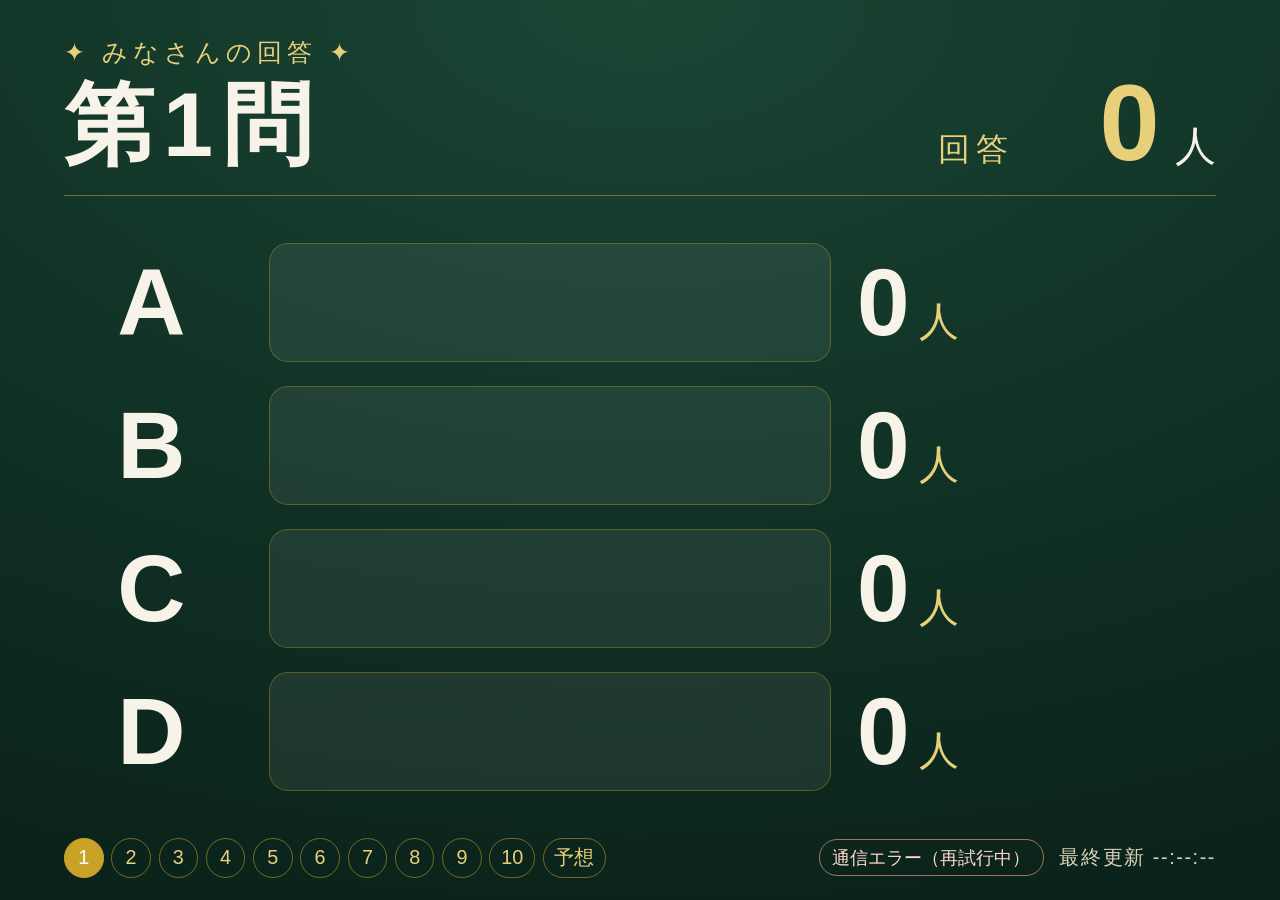
==== host.html @ df614013 "Make quiz 4-choice and turn host screen into a slideshow Co-Authored-By: Claude Opus 5.5 <noreply@an" ====
<!DOCTYPE html>
<html lang="ja">
<head>
<meta charset="UTF-8">
<meta name="viewport" content="width=device-width, initial-scale=1.0">
<meta name="robots" content="noindex">
<meta name="referrer" content="no-referrer">
<title>司会画面｜クイズ＆以心伝心ゲーム 回答状況</title>
<link rel="stylesheet" href="css/style.css">
<link rel="stylesheet" href="css/host.css">
</head>
<body class="host">
  <header class="host-head">
    <div>
      <p class="host-kicker">✦ <span id="view-kicker"></span> ✦</p>
      <h1 id="view-title"></h1>
    </div>
    <div class="host-total">
      <span class="host-total-label">回答</span>
      <span class="host-total-num" id="total">0</span>
      <span class="host-total-unit">人</span>
    </div>
  </header>

  <!-- 選択肢ごとの横棒（js/host.js が生成） -->
  <main class="bars" id="bars"></main>

  <!-- Apps Script の URL が未設定のときの案内 -->
  <section class="card host-setup hidden" id="setup">
    <h2>集計用URLが未設定です</h2>
    <p><code>js/config.js</code> の <code>HOST.statsUrl</code> に、Apps Script ウェブアプリの URL（…/exec）を設定してください。<br>
      手順は README.md の「司会画面」にあります。</p>
    <p>画面の見た目だけ確認するには <a href="?demo=1">host.html?demo=1</a> を開いてください（仮のスライドとダミーの数字で動きます）。</p>
  </section>

  <footer class="host-foot">
    <nav class="host-nav" id="nav" aria-label="表示する問題"></nav>
    <span class="slide-pos" id="slide-pos"></span>
    <div class="host-status">
      <span class="badge badge-demo hidden" id="badge-demo">デモ表示（ダミーの数字）</span>
      <span class="badge badge-error hidden" id="badge-error" role="status"></span>
      <span class="host-updated" id="updated">最終更新 --:--:--</span>
    </div>
  </footer>

  <!-- スライドショー: 画像のスライドを全面に重ねる（<img> は js/host.js が入れる）。グラフのスライドのときは隠す -->
  <div class="stage hidden" id="stage">
    <p class="stage-message" id="stage-message">スライドを読み込み中…</p>
  </div>

  <script type="module" src="js/host.js"></script>
</body>
</html>
---- css/style.css ----
:root{
  --green:#123528;
  --green-dark:#0b241b;
  --gold:#c9a227;
  --gold-light:#e8cf7a;
  --paper:#f7f3e8;
  --ink:#22302a;
}
*{ box-sizing:border-box; -webkit-tap-highlight-color:transparent; }
html,body{ margin:0; padding:0; }
body{
  font-family:"Hiragino Mincho ProN","Yu Mincho","Hiragino Sans",sans-serif;
  background:radial-gradient(120% 100% at 50% 0%, #1a4634 0%, var(--green) 45%, var(--green-dark) 100%);
  color:var(--paper);
  min-height:100vh;
  display:flex; flex-direction:column; align-items:center;
  padding:24px 16px 40px;
}
.stars{ color:var(--gold); letter-spacing:.6em; text-align:center; font-size:14px; opacity:.85; margin-bottom:10px; }
.card{
  width:100%; max-width:520px;
  background:rgba(255,255,255,.04);
  border:1px solid rgba(201,162,39,.55);
  border-radius:14px;
  padding:26px 20px 30px;
  box-shadow:0 10px 30px rgba(0,0,0,.35);
}
h1{ font-size:25px; text-align:center; margin:4px 0 6px; letter-spacing:.12em; font-weight:600; }
.sub{ text-align:center; font-size:14px; color:var(--gold-light); margin:0 0 22px; letter-spacing:.08em; }
.progress{ text-align:center; font-size:13px; color:var(--gold-light); letter-spacing:.2em; margin-bottom:14px; }
.qtext{ font-size:20px; line-height:1.6; text-align:center; margin:6px 0 22px; font-weight:600; }
.choices{ display:flex; flex-direction:column; gap:12px; }
button.choice{
  appearance:none; border:1px solid var(--gold); cursor:pointer;
  background:var(--paper); color:var(--ink);
  font-family:inherit; font-size:19px; font-weight:600; letter-spacing:.05em;
  padding:18px 14px; border-radius:10px; width:100%;
  transition:transform .06s ease, background .15s ease;
}
button.choice:active{ transform:scale(.98); background:var(--gold-light); }
button.choice.selected{ background:var(--gold); color:#fff; }
button.choice .done-badge{ color:#2e7d4f; font-size:15px; }
.primary{
  appearance:none; border:none; cursor:pointer; width:100%;
  background:var(--gold); color:#fff;
  font-family:inherit; font-size:19px; font-weight:700; letter-spacing:.1em;
  padding:17px 14px; border-radius:10px; margin-top:20px;
}
.primary:disabled{ opacity:.45; cursor:default; }
.ghost{
  appearance:none; background:none; border:none; cursor:pointer;
  color:var(--gold-light); font-family:inherit; font-size:15px;
  padding:12px; margin-top:8px; width:100%; letter-spacing:.08em;
}
input[type="text"]{
  width:100%; font-family:inherit; font-size:19px; padding:16px 14px;
  border-radius:10px; border:1px solid var(--gold); background:var(--paper); color:var(--ink);
  outline:none;
}
.note{ font-size:13px; line-height:1.7; color:#d9d2ba; text-align:center; margin-top:18px; }
.fallback{ margin-top:26px; text-align:center; font-size:13px; line-height:2; }
.fallback a{ color:var(--gold-light); }
.done-mark{ font-size:52px; text-align:center; color:var(--gold); margin:10px 0 4px; }
.hidden{ display:none !important; }
.summary{ font-size:15px; line-height:2; margin:0 0 6px; }
.summary b{ color:var(--gold-light); font-weight:600; }
.who{ text-align:center; font-size:14px; color:var(--gold-light); margin-bottom:16px; }

/* ---- 以下はリファクタ時に追加（問題番号ナビ・送信済みロック・送信エラー表示） ---- */
.ghost:disabled{ opacity:.45; cursor:default; }
button.choice:disabled{ cursor:default; opacity:.5; }
button.choice.selected:disabled{ opacity:1; }
.qnav{ display:grid; grid-template-columns:repeat(5, 40px); justify-content:center; gap:8px; margin:0 0 18px; }
.qnav button{
  appearance:none; cursor:pointer; padding:0; height:40px; border-radius:50%;
  border:1px solid rgba(201,162,39,.55); background:none; color:var(--gold-light);
  font-family:inherit; font-size:15px;
}
.qnav button.sent{ background:var(--gold); border-color:var(--gold); color:#fff; }
.qnav button.current{ box-shadow:0 0 0 2px var(--paper); }
.qnav button:disabled{ cursor:default; }
.error{
  font-size:14px; line-height:1.7; text-align:center; color:#ffd9cc;
  border:1px solid rgba(255,170,140,.6); border-radius:10px;
  padding:12px 12px; margin:16px 0 0;
}
.error a{ color:var(--gold-light); }

/* ---- 4択クイズ: 選択肢を 2×2 に並べる（config.js の choiceColumns: 2） ---- */
.choices.cols-2{ display:grid; grid-template-columns:1fr 1fr; }
.choices.cols-2 button.choice{ font-size:26px; padding:24px 10px; }
---- css/host.css ----
/*
 * 司会画面（host.html）専用のスタイル。色とフォントは style.css のものを使う。
 * 16:9 のプロジェクター投影を想定し、大きさは画面の高さ（vh）基準で決める。
 */
body.host{
  height:100vh; min-height:0; overflow:hidden;
  display:grid; grid-template-rows:auto 1fr auto; align-items:stretch;
  padding:4vh 5vw 2.5vh; gap:2.5vh;
}

/* ---- 上段: 問題名と回答人数 ---- */
.host-head{ display:flex; justify-content:space-between; align-items:flex-end; border-bottom:1px solid rgba(201,162,39,.55); padding-bottom:2vh; }
.host-kicker{ margin:0 0 .5vh; color:var(--gold-light); font-size:2.8vh; letter-spacing:.2em; }
.host-head h1{ margin:0; text-align:left; font-size:10vh; line-height:1.15; letter-spacing:.1em; }
.host-total{ display:flex; align-items:baseline; gap:1.2vw; white-space:nowrap; }
.host-total-label{ color:var(--gold-light); font-size:3.6vh; letter-spacing:.2em; }
.host-total-num{ font-size:12vh; line-height:1; font-weight:700; color:var(--gold-light); font-variant-numeric:tabular-nums; min-width:1.2em; text-align:right; }
.host-total-unit{ font-size:4.5vh; }

/* ---- 中段: 横棒グラフ。行数（4 または 6）は --rows で受け取り、文字の大きさを合わせる ---- */
.bars{ --rows:3; --fs:min(11vh, calc(42vh / var(--rows))); display:flex; flex-direction:column; justify-content:space-evenly; min-height:0; }
.bar-row{ display:grid; grid-template-columns:calc(var(--fs) * 1.9) 1fr calc(var(--fs) * 3.8); align-items:center; gap:2vw; }
.bar-label{ font-size:var(--fs); font-weight:700; text-align:center; letter-spacing:.05em; white-space:nowrap; }
.bar-track{ height:calc(var(--fs) * 1.25); background:rgba(255,255,255,.07); border:1px solid rgba(201,162,39,.35); border-radius:calc(var(--fs) * .2); overflow:hidden; }
.bar-fill{
  height:100%; width:0;
  background:linear-gradient(90deg, #a8841a 0%, var(--gold) 55%, var(--gold-light) 100%);
  border-radius:inherit;
  transition:width .8s cubic-bezier(.22,.8,.3,1);
}
.bar-count{ font-size:var(--fs); font-weight:700; font-variant-numeric:tabular-nums; white-space:nowrap; }
.bar-count small{ font-size:.42em; font-weight:400; color:var(--gold-light); margin-left:.25em; }
.bar-count .bar-pct{ margin-left:.9em; }
/* 将来の正解発表用: 行に .correct / .dimmed を付けるだけで強調できるようにしてある（いまは未使用） */
.bar-row.dimmed{ opacity:.35; transition:opacity .6s ease; }
.bar-row.correct .bar-track{ box-shadow:0 0 0 .4vh var(--paper); }

/* ---- 下段: 問題の切り替えと通信状態（司会者向けなので控えめに） ---- */
.host-foot{ display:flex; justify-content:space-between; align-items:center; gap:2vw; }
.host-nav{ display:flex; gap:.6vw; flex-wrap:wrap; }
.host-nav button{
  appearance:none; cursor:pointer; font-family:inherit; font-size:2.2vh;
  min-width:4.4vh; height:4.4vh; padding:0 1.2vh; border-radius:2.2vh;
  border:1px solid rgba(201,162,39,.55); background:none; color:var(--gold-light);
}
.host-nav button.current{ background:var(--gold); border-color:var(--gold); color:#fff; }
.host-nav button:focus-visible{ outline:2px solid var(--paper); outline-offset:2px; }
.host-status{ display:flex; align-items:center; gap:1.2vw; font-size:2.2vh; color:#d9d2ba; white-space:nowrap; }
.host-updated{ font-variant-numeric:tabular-nums; letter-spacing:.08em; }
.badge{ padding:.6vh 1.4vh; border-radius:2vh; font-size:2vh; max-width:42vw; overflow:hidden; text-overflow:ellipsis; }
.badge-demo{ border:1px solid var(--gold-light); color:var(--gold-light); }
.badge-error{ border:1px solid rgba(255,170,140,.6); color:#ffd9cc; }

/* ---- スライドショー: 画像のスライドを全面に重ねる。問題のボタンは隠し、いま何枚目かだけ小さく出す ---- */
body.host.slideshow{ cursor:pointer; }
body.host.slideshow .host-nav{ display:none; }
.slide-pos{ font-size:2.2vh; color:#d9d2ba; opacity:.6; font-variant-numeric:tabular-nums; letter-spacing:.08em; }
.stage{ position:fixed; inset:0; z-index:10; background:#000; display:flex; align-items:center; justify-content:center; }
.stage img{ position:absolute; inset:0; width:100%; height:100%; object-fit:contain; visibility:hidden; user-select:none; }
.stage img.current{ visibility:visible; }
.stage-message{ margin:0; font-size:3vh; letter-spacing:.15em; color:#d9d2ba; }

/* ---- 未設定の案内 ---- */
.host-setup{ max-width:70vw; align-self:center; justify-self:center; padding:5vh 4vw; font-size:3vh; line-height:1.9; text-align:center; }
.host-setup h2{ margin:0 0 2vh; font-size:5vh; letter-spacing:.1em; color:var(--gold-light); }
.host-setup code, .host-setup a{ color:var(--gold-light); }
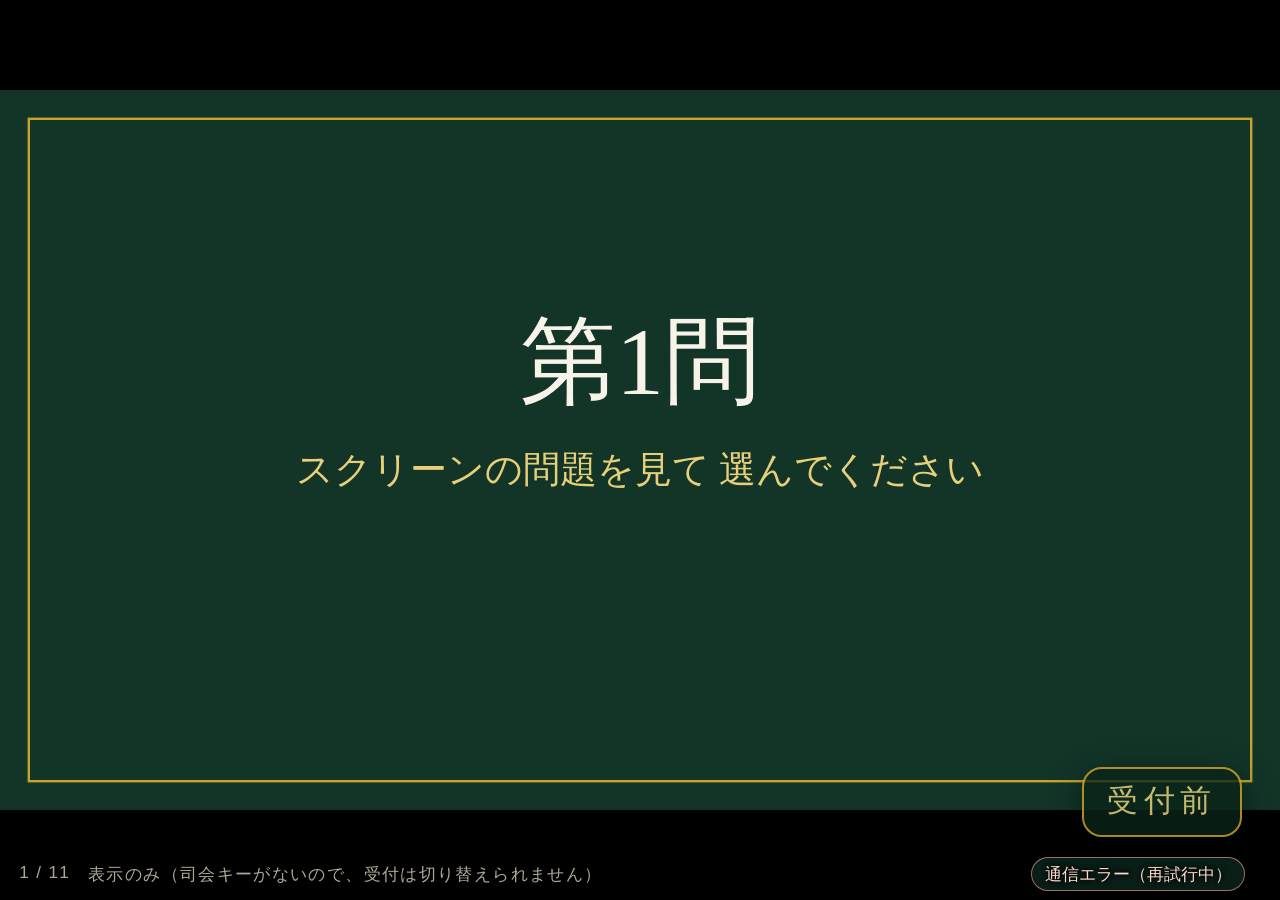
==== commit 7bfaa231: "Gate answers to the question on the host screen One slide per question: the host opens, closes and r" ====
--- a/host.html
+++ b/host.html
@@ -5,48 +5,52 @@
 <meta name="viewport" content="width=device-width, initial-scale=1.0">
 <meta name="robots" content="noindex">
 <meta name="referrer" content="no-referrer">
-<title>司会画面｜クイズ＆以心伝心ゲーム 回答状況</title>
+<title>司会画面｜クイズ＆以心伝心ゲーム</title>
 <link rel="stylesheet" href="css/style.css">
 <link rel="stylesheet" href="css/host.css">
 </head>
 <body class="host">
-  <header class="host-head">
-    <div>
-      <p class="host-kicker">✦ <span id="view-kicker"></span> ✦</p>
-      <h1 id="view-title"></h1>
+  <!-- スライド: 画像を全面に映す（<img> は js/host.js が入れる） -->
+  <div class="stage" id="stage">
+    <p class="stage-message hidden" id="stage-message">スライドを読み込み中…</p>
+  </div>
+
+  <!-- 問題のスライドに重ねる、受付の状態と回答した人数（合計だけ） -->
+  <div class="gate hidden" id="gate" data-view="ready">
+    <p class="gate-status"><span class="gate-dot"></span><span id="gate-status"></span></p>
+    <p class="gate-count" id="gate-count">
+      <span class="gate-label">回答</span>
+      <span class="gate-num" id="gate-total">0</span>
+      <span class="gate-unit">人</span>
+    </p>
+  </div>
+
+  <!-- 正解の発表（スライドの上に重ねる） -->
+  <div class="reveal hidden" id="reveal">
+    <div class="reveal-card">
+      <p class="reveal-kicker" id="reveal-kicker"></p>
+      <p class="reveal-label" id="reveal-label">正解は</p>
+      <p class="reveal-answer" id="reveal-answer"></p>
     </div>
-    <div class="host-total">
-      <span class="host-total-label">回答</span>
-      <span class="host-total-num" id="total">0</span>
-      <span class="host-total-unit">人</span>
-    </div>
-  </header>
-
-  <!-- 選択肢ごとの横棒（js/host.js が生成） -->
-  <main class="bars" id="bars"></main>
+  </div>
 
   <!-- Apps Script の URL が未設定のときの案内 -->
   <section class="card host-setup hidden" id="setup">
-    <h2>集計用URLが未設定です</h2>
+    <h2>Apps Script の URL が未設定です</h2>
     <p><code>js/config.js</code> の <code>HOST.statsUrl</code> に、Apps Script ウェブアプリの URL（…/exec）を設定してください。<br>
       手順は README.md の「司会画面」にあります。</p>
-    <p>画面の見た目だけ確認するには <a href="?demo=1">host.html?demo=1</a> を開いてください（仮のスライドとダミーの数字で動きます）。</p>
+    <p>画面の流れだけ確認するには <a href="?demo=1">host.html?demo=1</a> を開いてください（仮のスライドとダミーの数字で動きます）。</p>
   </section>
 
+  <!-- 司会者向けの小さな表示: いま何枚目か・次の操作・通信の状態 -->
   <footer class="host-foot">
-    <nav class="host-nav" id="nav" aria-label="表示する問題"></nav>
-    <span class="slide-pos" id="slide-pos"></span>
+    <p class="host-hint"><span id="slide-pos"></span><span id="hint"></span></p>
     <div class="host-status">
-      <span class="badge badge-demo hidden" id="badge-demo">デモ表示（ダミーの数字）</span>
+      <span class="badge badge-demo hidden" id="badge-demo">デモ表示（ダミーの数字・正解）</span>
       <span class="badge badge-error hidden" id="badge-error" role="status"></span>
-      <span class="host-updated" id="updated">最終更新 --:--:--</span>
+      <span class="host-updated" id="updated"></span>
     </div>
   </footer>
-
-  <!-- スライドショー: 画像のスライドを全面に重ねる（<img> は js/host.js が入れる）。グラフのスライドのときは隠す -->
-  <div class="stage hidden" id="stage">
-    <p class="stage-message" id="stage-message">スライドを読み込み中…</p>
-  </div>
 
   <script type="module" src="js/host.js"></script>
 </body>
--- a/css/style.css
+++ b/css/style.css
@@ -62,23 +62,12 @@
 .fallback a{ color:var(--gold-light); }
 .done-mark{ font-size:52px; text-align:center; color:var(--gold); margin:10px 0 4px; }
 .hidden{ display:none !important; }
-.summary{ font-size:15px; line-height:2; margin:0 0 6px; }
-.summary b{ color:var(--gold-light); font-weight:600; }
 .who{ text-align:center; font-size:14px; color:var(--gold-light); margin-bottom:16px; }
 
-/* ---- 以下はリファクタ時に追加（問題番号ナビ・送信済みロック・送信エラー表示） ---- */
+/* ---- 送信済みロック・送信エラー表示 ---- */
 .ghost:disabled{ opacity:.45; cursor:default; }
 button.choice:disabled{ cursor:default; opacity:.5; }
 button.choice.selected:disabled{ opacity:1; }
-.qnav{ display:grid; grid-template-columns:repeat(5, 40px); justify-content:center; gap:8px; margin:0 0 18px; }
-.qnav button{
-  appearance:none; cursor:pointer; padding:0; height:40px; border-radius:50%;
-  border:1px solid rgba(201,162,39,.55); background:none; color:var(--gold-light);
-  font-family:inherit; font-size:15px;
-}
-.qnav button.sent{ background:var(--gold); border-color:var(--gold); color:#fff; }
-.qnav button.current{ box-shadow:0 0 0 2px var(--paper); }
-.qnav button:disabled{ cursor:default; }
 .error{
   font-size:14px; line-height:1.7; text-align:center; color:#ffd9cc;
   border:1px solid rgba(255,170,140,.6); border-radius:10px;
@@ -89,3 +78,15 @@
 /* ---- 4択クイズ: 選択肢を 2×2 に並べる（config.js の choiceColumns: 2） ---- */
 .choices.cols-2{ display:grid; grid-template-columns:1fr 1fr; }
 .choices.cols-2 button.choice{ font-size:26px; padding:24px 10px; }
+
+/* ---- 受付状態に合わせた表示（お待ちください・締め切りました・通信の案内） ---- */
+.live-note{ font-size:15px; margin-top:20px; }
+#screen-live[data-mode="waiting"] .qtext,
+#screen-live[data-mode="closed"] .qtext,
+#screen-live[data-mode="connecting"] .qtext{ font-size:24px; margin:26px 0 10px; }
+#screen-live[data-mode="closed"] .qtext{ color:var(--gold-light); }
+#screen-live[data-mode="waiting"] .progress,
+#screen-live[data-mode="connecting"] .progress{ font-size:30px; color:var(--gold); animation:wait-pulse 2s ease-in-out infinite; }
+@keyframes wait-pulse{ 0%,100%{ opacity:1; } 50%{ opacity:.35; } }
+.notice{ font-size:13px; line-height:1.7; text-align:center; color:#ffd9cc; margin:18px 0 0; }
+.demo-badge{ font-size:12px; color:var(--gold-light); border:1px solid var(--gold-light); border-radius:14px; padding:4px 12px; margin-top:18px; }
--- a/css/host.css
+++ b/css/host.css
@@ -1,66 +1,75 @@
 /*
  * 司会画面（host.html）専用のスタイル。色とフォントは style.css のものを使う。
  * 16:9 のプロジェクター投影を想定し、大きさは画面の高さ（vh）基準で決める。
+ * スライドの画像を全面に映し、その上に「受付の状態と人数」「正解」「司会者向けの小さな案内」を重ねる。
  */
-body.host{
-  height:100vh; min-height:0; overflow:hidden;
-  display:grid; grid-template-rows:auto 1fr auto; align-items:stretch;
-  padding:4vh 5vw 2.5vh; gap:2.5vh;
-}
+body.host{ height:100vh; min-height:0; overflow:hidden; padding:0; display:block; background:#000; cursor:pointer; }
 
-/* ---- 上段: 問題名と回答人数 ---- */
-.host-head{ display:flex; justify-content:space-between; align-items:flex-end; border-bottom:1px solid rgba(201,162,39,.55); padding-bottom:2vh; }
-.host-kicker{ margin:0 0 .5vh; color:var(--gold-light); font-size:2.8vh; letter-spacing:.2em; }
-.host-head h1{ margin:0; text-align:left; font-size:10vh; line-height:1.15; letter-spacing:.1em; }
-.host-total{ display:flex; align-items:baseline; gap:1.2vw; white-space:nowrap; }
-.host-total-label{ color:var(--gold-light); font-size:3.6vh; letter-spacing:.2em; }
-.host-total-num{ font-size:12vh; line-height:1; font-weight:700; color:var(--gold-light); font-variant-numeric:tabular-nums; min-width:1.2em; text-align:right; }
-.host-total-unit{ font-size:4.5vh; }
-
-/* ---- 中段: 横棒グラフ。行数（4 または 6）は --rows で受け取り、文字の大きさを合わせる ---- */
-.bars{ --rows:3; --fs:min(11vh, calc(42vh / var(--rows))); display:flex; flex-direction:column; justify-content:space-evenly; min-height:0; }
-.bar-row{ display:grid; grid-template-columns:calc(var(--fs) * 1.9) 1fr calc(var(--fs) * 3.8); align-items:center; gap:2vw; }
-.bar-label{ font-size:var(--fs); font-weight:700; text-align:center; letter-spacing:.05em; white-space:nowrap; }
-.bar-track{ height:calc(var(--fs) * 1.25); background:rgba(255,255,255,.07); border:1px solid rgba(201,162,39,.35); border-radius:calc(var(--fs) * .2); overflow:hidden; }
-.bar-fill{
-  height:100%; width:0;
-  background:linear-gradient(90deg, #a8841a 0%, var(--gold) 55%, var(--gold-light) 100%);
-  border-radius:inherit;
-  transition:width .8s cubic-bezier(.22,.8,.3,1);
-}
-.bar-count{ font-size:var(--fs); font-weight:700; font-variant-numeric:tabular-nums; white-space:nowrap; }
-.bar-count small{ font-size:.42em; font-weight:400; color:var(--gold-light); margin-left:.25em; }
-.bar-count .bar-pct{ margin-left:.9em; }
-/* 将来の正解発表用: 行に .correct / .dimmed を付けるだけで強調できるようにしてある（いまは未使用） */
-.bar-row.dimmed{ opacity:.35; transition:opacity .6s ease; }
-.bar-row.correct .bar-track{ box-shadow:0 0 0 .4vh var(--paper); }
-
-/* ---- 下段: 問題の切り替えと通信状態（司会者向けなので控えめに） ---- */
-.host-foot{ display:flex; justify-content:space-between; align-items:center; gap:2vw; }
-.host-nav{ display:flex; gap:.6vw; flex-wrap:wrap; }
-.host-nav button{
-  appearance:none; cursor:pointer; font-family:inherit; font-size:2.2vh;
-  min-width:4.4vh; height:4.4vh; padding:0 1.2vh; border-radius:2.2vh;
-  border:1px solid rgba(201,162,39,.55); background:none; color:var(--gold-light);
-}
-.host-nav button.current{ background:var(--gold); border-color:var(--gold); color:#fff; }
-.host-nav button:focus-visible{ outline:2px solid var(--paper); outline-offset:2px; }
-.host-status{ display:flex; align-items:center; gap:1.2vw; font-size:2.2vh; color:#d9d2ba; white-space:nowrap; }
-.host-updated{ font-variant-numeric:tabular-nums; letter-spacing:.08em; }
-.badge{ padding:.6vh 1.4vh; border-radius:2vh; font-size:2vh; max-width:42vw; overflow:hidden; text-overflow:ellipsis; }
-.badge-demo{ border:1px solid var(--gold-light); color:var(--gold-light); }
-.badge-error{ border:1px solid rgba(255,170,140,.6); color:#ffd9cc; }
-
-/* ---- スライドショー: 画像のスライドを全面に重ねる。問題のボタンは隠し、いま何枚目かだけ小さく出す ---- */
-body.host.slideshow{ cursor:pointer; }
-body.host.slideshow .host-nav{ display:none; }
-.slide-pos{ font-size:2.2vh; color:#d9d2ba; opacity:.6; font-variant-numeric:tabular-nums; letter-spacing:.08em; }
-.stage{ position:fixed; inset:0; z-index:10; background:#000; display:flex; align-items:center; justify-content:center; }
+/* ---- スライド ---- */
+.stage{ position:fixed; inset:0; background:#000; display:flex; align-items:center; justify-content:center; }
 .stage img{ position:absolute; inset:0; width:100%; height:100%; object-fit:contain; visibility:hidden; user-select:none; }
 .stage img.current{ visibility:visible; }
 .stage-message{ margin:0; font-size:3vh; letter-spacing:.15em; color:#d9d2ba; }
 
+/* ---- 受付の状態と回答した人数（右下に重ねる） ---- */
+.gate{
+  position:fixed; right:3vw; bottom:7vh; z-index:40;
+  display:flex; align-items:center; gap:2.2vw;
+  padding:1.4vh 2.4vw 1.4vh 1.8vw; border-radius:2.2vh;
+  background:rgba(11,36,27,.92); border:.3vh solid var(--gold);
+  box-shadow:0 1vh 4vh rgba(0,0,0,.55);
+  white-space:nowrap;
+}
+.gate p{ margin:0; }
+.gate-status{ display:flex; align-items:center; gap:1.2vh; font-size:3.4vh; letter-spacing:.18em; color:var(--gold-light); }
+.gate-dot{ width:1.8vh; height:1.8vh; border-radius:50%; background:#8fe0b0; animation:gate-pulse 1.4s ease-in-out infinite; }
+.gate-count{ display:flex; align-items:baseline; gap:1vw; }
+.gate-label{ font-size:3.4vh; letter-spacing:.2em; color:var(--gold-light); }
+.gate-num{ font-size:10vh; line-height:1; font-weight:700; color:var(--paper); font-variant-numeric:tabular-nums; min-width:1.2em; text-align:right; }
+.gate-unit{ font-size:4vh; }
+.gate[data-view="ready"]{ padding-right:1.8vw; opacity:.85; }
+.gate[data-view="ready"] .gate-dot, .gate[data-view="closed"] .gate-dot{ display:none; }
+/* 締め切り: 金色の札にして、受付中との違いが遠くからでも分かるようにする */
+.gate[data-view="closed"] .gate-status{ padding:.8vh 1.8vh .8vh 2.2vh; border-radius:1.2vh; background:var(--gold); color:#fff; font-weight:700; }
+.gate[data-view="closed"] .gate-num{ color:var(--gold-light); }
+@keyframes gate-pulse{ 0%,100%{ opacity:1; transform:scale(1); } 50%{ opacity:.35; transform:scale(.8); } }
+
+/* ---- 正解の発表（スライドを少し暗くして、中央に重ねる） ---- */
+.reveal{
+  position:fixed; inset:0; z-index:30; display:flex; align-items:center; justify-content:center;
+  padding-bottom:14vh; /* 右下の人数の表示と重ならないよう、少し上に寄せる */
+  background:rgba(6,20,15,.74); animation:reveal-bg .5s ease both;
+}
+.reveal-card{
+  min-width:52vh; padding:4vh 9vh 4vh; text-align:center; border-radius:3vh;
+  background:radial-gradient(120% 100% at 50% 0%, #1a4634 0%, var(--green) 55%, var(--green-dark) 100%);
+  border:.4vh solid var(--gold);
+  box-shadow:0 0 0 1.2vh rgba(201,162,39,.18), 0 3vh 10vh rgba(0,0,0,.6);
+  animation:reveal-card .7s cubic-bezier(.2,.9,.3,1.15) both;
+}
+.reveal-card p{ margin:0; }
+.reveal-kicker{ font-size:3.4vh; letter-spacing:.3em; color:var(--gold-light); }
+.reveal-label{ margin-top:2vh !important; font-size:6vh; letter-spacing:.35em; text-indent:.35em; }
+.reveal-answer{ font-size:32vh; line-height:1.05; font-weight:700; color:var(--gold-light); text-shadow:0 0 6vh rgba(232,207,122,.45); }
+.reveal.missing .reveal-label{ font-size:5vh; }
+.reveal.missing .reveal-answer{ margin-top:2vh; font-size:3vh; font-weight:400; text-shadow:none; }
+@keyframes reveal-bg{ from{ opacity:0; } to{ opacity:1; } }
+@keyframes reveal-card{ from{ opacity:0; transform:scale(.8); } to{ opacity:1; transform:scale(1); } }
+
+/* ---- 司会者向けの小さな表示（下端。会場からは目立たない大きさにする） ---- */
+.host-foot{
+  position:fixed; left:0; right:0; bottom:0; z-index:50; pointer-events:none;
+  display:flex; justify-content:space-between; align-items:center; gap:2vw;
+  padding:1vh 1.5vw; font-size:1.9vh; color:#d9d2ba; text-shadow:0 0 .6vh #000, 0 0 .6vh #000;
+}
+.host-hint{ margin:0; display:flex; gap:1.4vw; letter-spacing:.08em; opacity:.8; white-space:nowrap; font-variant-numeric:tabular-nums; }
+.host-status{ display:flex; align-items:center; gap:1.2vw; white-space:nowrap; }
+.host-updated{ font-variant-numeric:tabular-nums; letter-spacing:.08em; opacity:.6; }
+.badge{ padding:.5vh 1.4vh; border-radius:2vh; font-size:1.9vh; max-width:55vw; overflow:hidden; text-overflow:ellipsis; background:rgba(11,36,27,.85); }
+.badge-demo{ border:1px solid var(--gold-light); color:var(--gold-light); }
+.badge-error{ border:1px solid rgba(255,170,140,.6); color:#ffd9cc; }
+
 /* ---- 未設定の案内 ---- */
-.host-setup{ max-width:70vw; align-self:center; justify-self:center; padding:5vh 4vw; font-size:3vh; line-height:1.9; text-align:center; }
+.host-setup{ position:fixed; z-index:60; top:50%; left:50%; transform:translate(-50%,-50%); max-width:70vw; padding:5vh 4vw; font-size:3vh; line-height:1.9; text-align:center; background:var(--green); cursor:auto; }
 .host-setup h2{ margin:0 0 2vh; font-size:5vh; letter-spacing:.1em; color:var(--gold-light); }
 .host-setup code, .host-setup a{ color:var(--gold-light); }
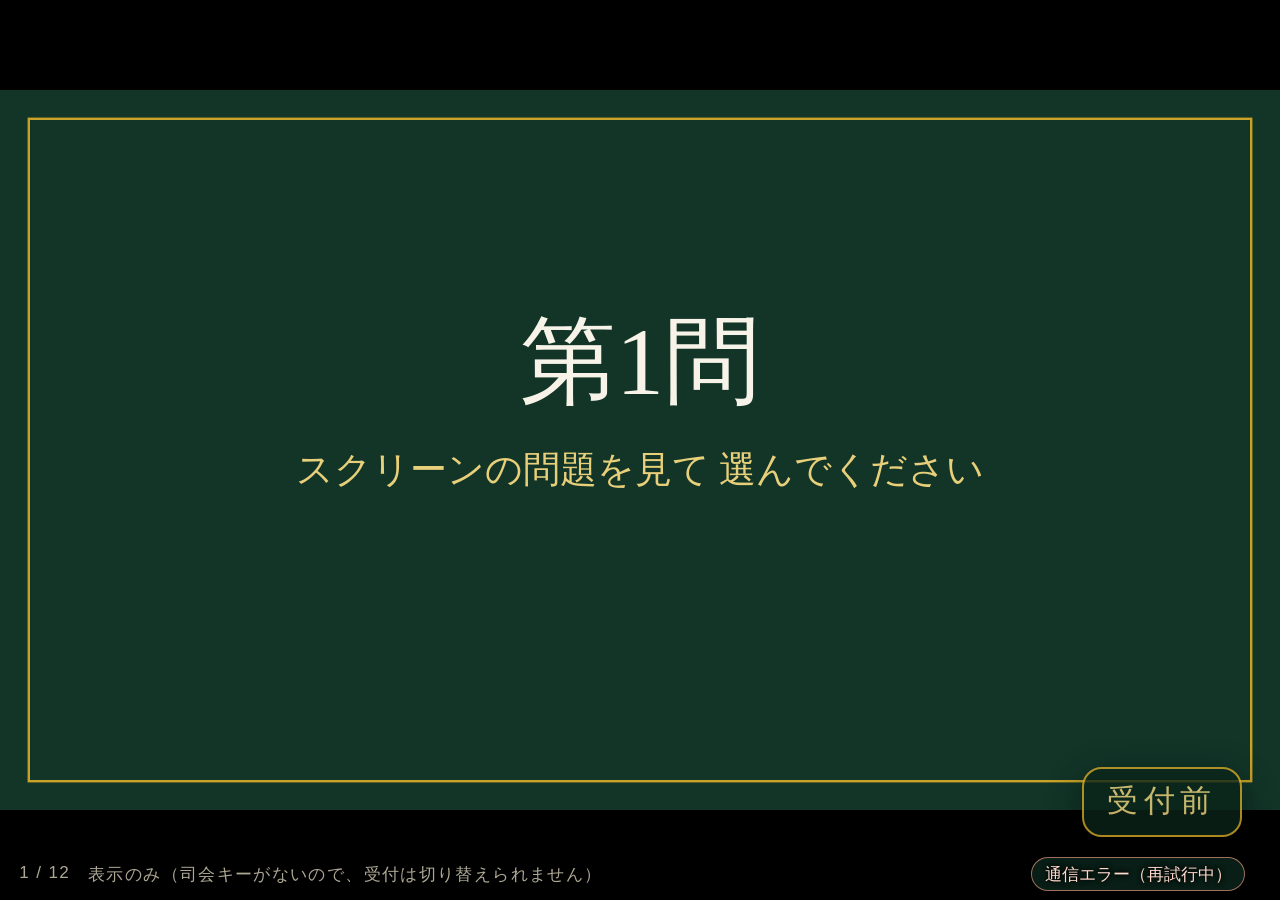
==== commit 7548dcda: "Add prediction-result reveal with key-protected predHits names Co-Authored-By: Claude Fable 5.2 <nor" ====
--- a/host.html
+++ b/host.html
@@ -17,7 +17,14 @@
 
   <!-- 問題のスライドに重ねる、受付の状態と回答した人数（合計だけ） -->
   <div class="gate hidden" id="gate" data-view="ready">
-    <p class="gate-status"><span class="gate-dot"></span><span id="gate-status"></span></p>
+    <div class="gate-state">
+      <p class="gate-status"><span class="gate-dot"></span><span id="gate-status"></span></p>
+      <!-- 自動で締め切るまでの残り時間（この画面で受付を開けたときだけ出る） -->
+      <p class="gate-timer hidden" id="gate-timer">
+        <span class="gate-timer-label">残り</span>
+        <span class="gate-time" id="gate-time">0:00</span>
+      </p>
+    </div>
     <p class="gate-count" id="gate-count">
       <span class="gate-label">回答</span>
       <span class="gate-num" id="gate-total">0</span>
@@ -34,6 +41,21 @@
     </div>
   </div>
 
+  <!-- 「予想結果」のスライド: 司会者にだけ見せる小さな案内（数を入れる前だけ出る） -->
+  <p class="pred-prompt hidden" id="pred-prompt">一致数を入力（0〜5キー）</p>
+
+  <!-- 「予想結果」のスライド: 予想が的中した人の名前（スライドの上に重ねる） -->
+  <div class="pred-names hidden" id="pred-names">
+    <p class="pred-names-kicker" id="pred-names-kicker"></p>
+    <p class="pred-names-title">
+      <span class="pred-names-label">予想的中</span>
+      <span class="pred-names-num" id="pred-names-count">0</span>
+      <span class="pred-names-unit">人</span>
+    </p>
+    <ul class="pred-names-grid" id="pred-names-grid"></ul>
+    <p class="pred-names-message hidden" id="pred-names-message"></p>
+  </div>
+
   <!-- Apps Script の URL が未設定のときの案内 -->
   <section class="card host-setup hidden" id="setup">
     <h2>Apps Script の URL が未設定です</h2>
@@ -46,7 +68,7 @@
   <footer class="host-foot">
     <p class="host-hint"><span id="slide-pos"></span><span id="hint"></span></p>
     <div class="host-status">
-      <span class="badge badge-demo hidden" id="badge-demo">デモ表示（ダミーの数字・正解）</span>
+      <span class="badge badge-demo hidden" id="badge-demo">デモ表示（ダミーの数字・正解・名前）</span>
       <span class="badge badge-error hidden" id="badge-error" role="status"></span>
       <span class="host-updated" id="updated"></span>
     </div>
--- a/css/style.css
+++ b/css/style.css
@@ -88,5 +88,7 @@
 #screen-live[data-mode="waiting"] .progress,
 #screen-live[data-mode="connecting"] .progress{ font-size:30px; color:var(--gold); animation:wait-pulse 2s ease-in-out infinite; }
 @keyframes wait-pulse{ 0%,100%{ opacity:1; } 50%{ opacity:.35; } }
+/* 締め切りまでのおよその残り時間（目安。送信はこの表示では止めない） */
+.countdown{ text-align:center; font-size:14px; letter-spacing:.12em; color:var(--gold-light); margin:-10px 0 16px; font-variant-numeric:tabular-nums; }
 .notice{ font-size:13px; line-height:1.7; text-align:center; color:#ffd9cc; margin:18px 0 0; }
 .demo-badge{ font-size:12px; color:var(--gold-light); border:1px solid var(--gold-light); border-radius:14px; padding:4px 12px; margin-top:18px; }
--- a/css/host.css
+++ b/css/host.css
@@ -1,7 +1,7 @@
 /*
  * 司会画面（host.html）専用のスタイル。色とフォントは style.css のものを使う。
  * 16:9 のプロジェクター投影を想定し、大きさは画面の高さ（vh）基準で決める。
- * スライドの画像を全面に映し、その上に「受付の状態と人数」「正解」「司会者向けの小さな案内」を重ねる。
+ * スライドの画像を全面に映し、その上に「受付の状態と人数」「正解」「予想の結果」「司会者向けの小さな案内」を重ねる。
  */
 body.host{ height:100vh; min-height:0; overflow:hidden; padding:0; display:block; background:#000; cursor:pointer; }
 
@@ -27,6 +27,14 @@
 .gate-label{ font-size:3.4vh; letter-spacing:.2em; color:var(--gold-light); }
 .gate-num{ font-size:10vh; line-height:1; font-weight:700; color:var(--paper); font-variant-numeric:tabular-nums; min-width:1.2em; text-align:right; }
 .gate-unit{ font-size:4vh; }
+/* 残り時間は「回答受付中」の下に置く（重ねる範囲の幅を広げないため） */
+.gate-state{ display:flex; flex-direction:column; gap:.8vh; }
+.gate-timer{ display:flex; align-items:baseline; gap:.8vw; padding-left:3vh; }
+.gate-timer-label{ font-size:2.6vh; letter-spacing:.2em; color:var(--gold-light); }
+.gate-time{ font-size:5vh; line-height:1; font-weight:700; color:var(--gold-light); font-variant-numeric:tabular-nums; }
+/* 残り10秒: 数字を明るくして、ゆっくり明滅させる */
+.gate-timer[data-urgent="true"] .gate-time{ color:var(--paper); animation:gate-urgent 1s ease-in-out infinite; }
+@keyframes gate-urgent{ 0%,100%{ opacity:1; } 50%{ opacity:.6; } }
 .gate[data-view="ready"]{ padding-right:1.8vw; opacity:.85; }
 .gate[data-view="ready"] .gate-dot, .gate[data-view="closed"] .gate-dot{ display:none; }
 /* 締め切り: 金色の札にして、受付中との違いが遠くからでも分かるようにする */
@@ -56,6 +64,46 @@
 @keyframes reveal-bg{ from{ opacity:0; } to{ opacity:1; } }
 @keyframes reveal-card{ from{ opacity:0; transform:scale(.8); } to{ opacity:1; transform:scale(1); } }
 
+/* ---- 予想結果のスライド ---- */
+/* 「そろったのは 3問！」は正解の発表と同じ札を使う（3文字ぶん入るよう、文字を少し小さくする） */
+.reveal.pred .reveal-answer{ font-size:26vh; white-space:nowrap; }
+/* 司会者にだけ見せる案内（数を入れる前）。左下に小さく、会場からは目立たない濃さで出す */
+.pred-prompt{
+  position:fixed; left:1.5vw; bottom:5vh; z-index:45; margin:0; pointer-events:none;
+  padding:.7vh 1.6vh; border-radius:1.2vh; font-size:2.3vh; letter-spacing:.1em;
+  color:#e9e2c8; background:rgba(11,36,27,.7); border:1px solid rgba(232,207,122,.4);
+}
+/* 的中した人の名前（スライドを暗くして、全面に重ねる） */
+.pred-names{
+  position:fixed; inset:0; z-index:30; display:flex; flex-direction:column; align-items:center;
+  padding:5vh 5vw 7vh; text-align:center;
+  background:radial-gradient(120% 90% at 50% 0%, rgba(26,70,52,.96) 0%, rgba(11,36,27,.96) 60%, rgba(6,20,15,.97) 100%);
+  animation:reveal-bg .5s ease both;
+}
+.pred-names p{ margin:0; }
+.pred-names-kicker{ font-size:3.6vh; letter-spacing:.3em; text-indent:.3em; color:var(--gold-light); }
+.pred-names-title{ display:flex; align-items:baseline; justify-content:center; gap:1.4vw; margin-top:1.5vh !important; white-space:nowrap; }
+.pred-names-label{ font-size:7vh; letter-spacing:.3em; }
+.pred-names-num{ font-size:14vh; line-height:1; font-weight:700; color:var(--gold-light); font-variant-numeric:tabular-nums; text-shadow:0 0 4vh rgba(232,207,122,.4); }
+.pred-names-unit{ font-size:6vh; }
+/* 列の数（--cols）・枠の幅（--name-width）・文字の大きさ（--name-font）は js/pred-result.js の namesLayout が決める */
+.pred-names-grid{
+  list-style:none; margin:3vh 0 0; padding:0; width:100%; flex:1; min-height:0; overflow:hidden;
+  display:grid; grid-template-columns:repeat(var(--cols, 5), minmax(0, var(--name-width, 30vh)));
+  gap:1.4vh 1.778vh; justify-content:center; align-content:center;
+}
+.pred-names-grid li{
+  display:flex; align-items:center; justify-content:center; min-width:0; overflow:hidden;
+  padding:1.2vh; border-radius:1.4vh; line-height:1.3; white-space:nowrap; letter-spacing:.06em;
+  font-size:calc(var(--name-font, 4vh) * var(--scale, 1)); min-height:calc(var(--name-font, 4vh) * 1.3 + 2.4vh);
+  color:var(--paper); border:.2vh solid rgba(201,162,39,.75);
+  background:linear-gradient(180deg, rgba(26,70,52,.9), rgba(11,36,27,.9));
+  box-shadow:0 .6vh 2vh rgba(0,0,0,.35);
+  animation:pred-name .5s ease both; animation-delay:calc(var(--i, 0) * 25ms);
+}
+.pred-names-message{ white-space:pre-line; flex:1; display:flex; align-items:center; justify-content:center; font-size:5.4vh; line-height:1.8; letter-spacing:.12em; color:var(--paper); }
+@keyframes pred-name{ from{ opacity:0; transform:translateY(1.5vh); } to{ opacity:1; transform:none; } }
+
 /* ---- 司会者向けの小さな表示（下端。会場からは目立たない大きさにする） ---- */
 .host-foot{
   position:fixed; left:0; right:0; bottom:0; z-index:50; pointer-events:none;
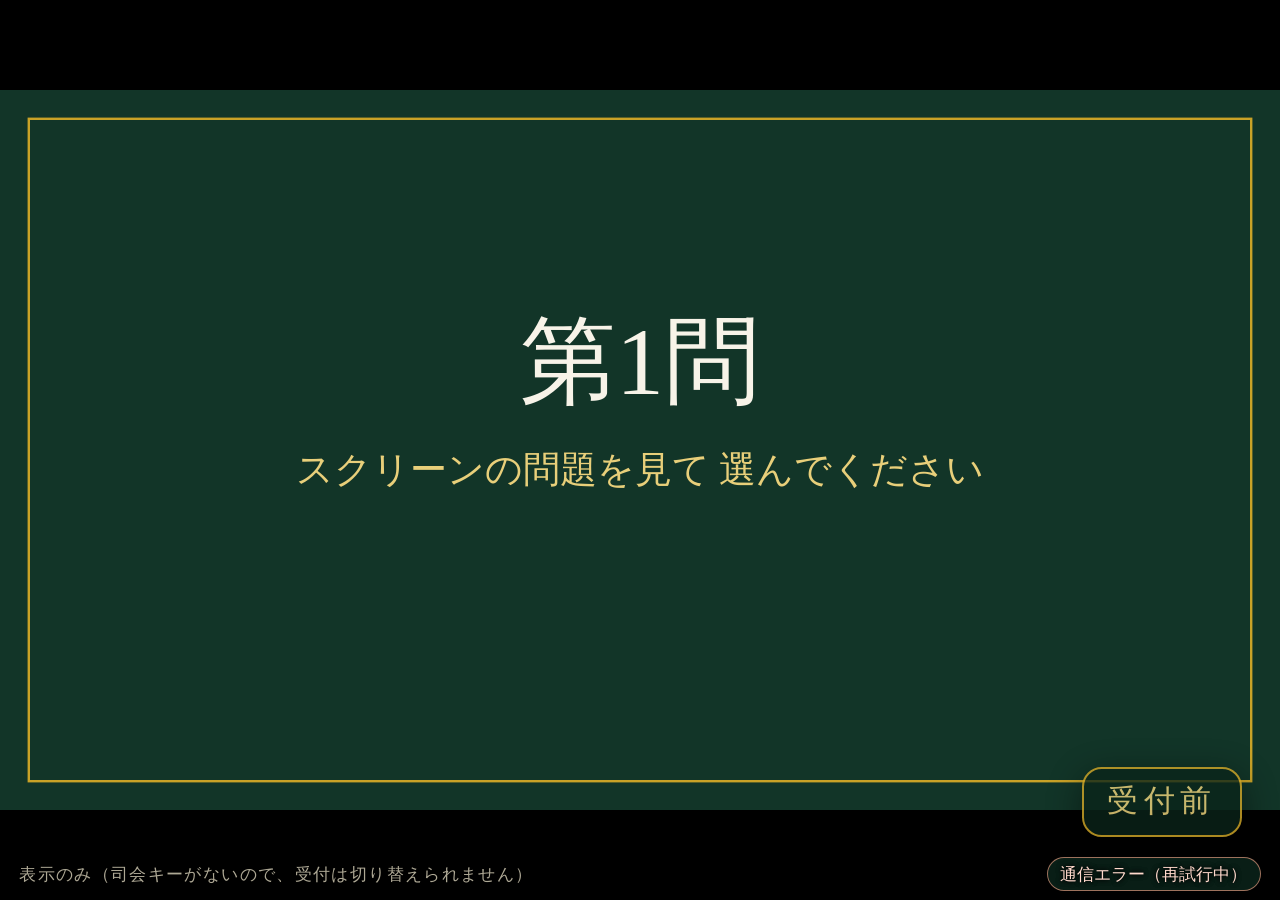
==== commit cd6fe590: "Remove page number and last-updated time from the host screen Co-Authored-By: Claude Fable 5.2 <nore" ====
--- a/host.html
+++ b/host.html
@@ -64,13 +64,12 @@
     <p>画面の流れだけ確認するには <a href="?demo=1">host.html?demo=1</a> を開いてください（仮のスライドとダミーの数字で動きます）。</p>
   </section>
 
-  <!-- 司会者向けの小さな表示: いま何枚目か・次の操作・通信の状態 -->
+  <!-- 司会者向けの小さな表示: 次の操作・通信の状態 -->
   <footer class="host-foot">
-    <p class="host-hint"><span id="slide-pos"></span><span id="hint"></span></p>
+    <p class="host-hint" id="hint"></p>
     <div class="host-status">
       <span class="badge badge-demo hidden" id="badge-demo">デモ表示（ダミーの数字・正解・名前）</span>
       <span class="badge badge-error hidden" id="badge-error" role="status"></span>
-      <span class="host-updated" id="updated"></span>
     </div>
   </footer>
 
--- a/css/host.css
+++ b/css/host.css
@@ -110,9 +110,8 @@
   display:flex; justify-content:space-between; align-items:center; gap:2vw;
   padding:1vh 1.5vw; font-size:1.9vh; color:#d9d2ba; text-shadow:0 0 .6vh #000, 0 0 .6vh #000;
 }
-.host-hint{ margin:0; display:flex; gap:1.4vw; letter-spacing:.08em; opacity:.8; white-space:nowrap; font-variant-numeric:tabular-nums; }
+.host-hint{ margin:0; letter-spacing:.08em; opacity:.8; white-space:nowrap; }
 .host-status{ display:flex; align-items:center; gap:1.2vw; white-space:nowrap; }
-.host-updated{ font-variant-numeric:tabular-nums; letter-spacing:.08em; opacity:.6; }
 .badge{ padding:.5vh 1.4vh; border-radius:2vh; font-size:1.9vh; max-width:55vw; overflow:hidden; text-overflow:ellipsis; background:rgba(11,36,27,.85); }
 .badge-demo{ border:1px solid var(--gold-light); color:var(--gold-light); }
 .badge-error{ border:1px solid rgba(255,170,140,.6); color:#ffd9cc; }
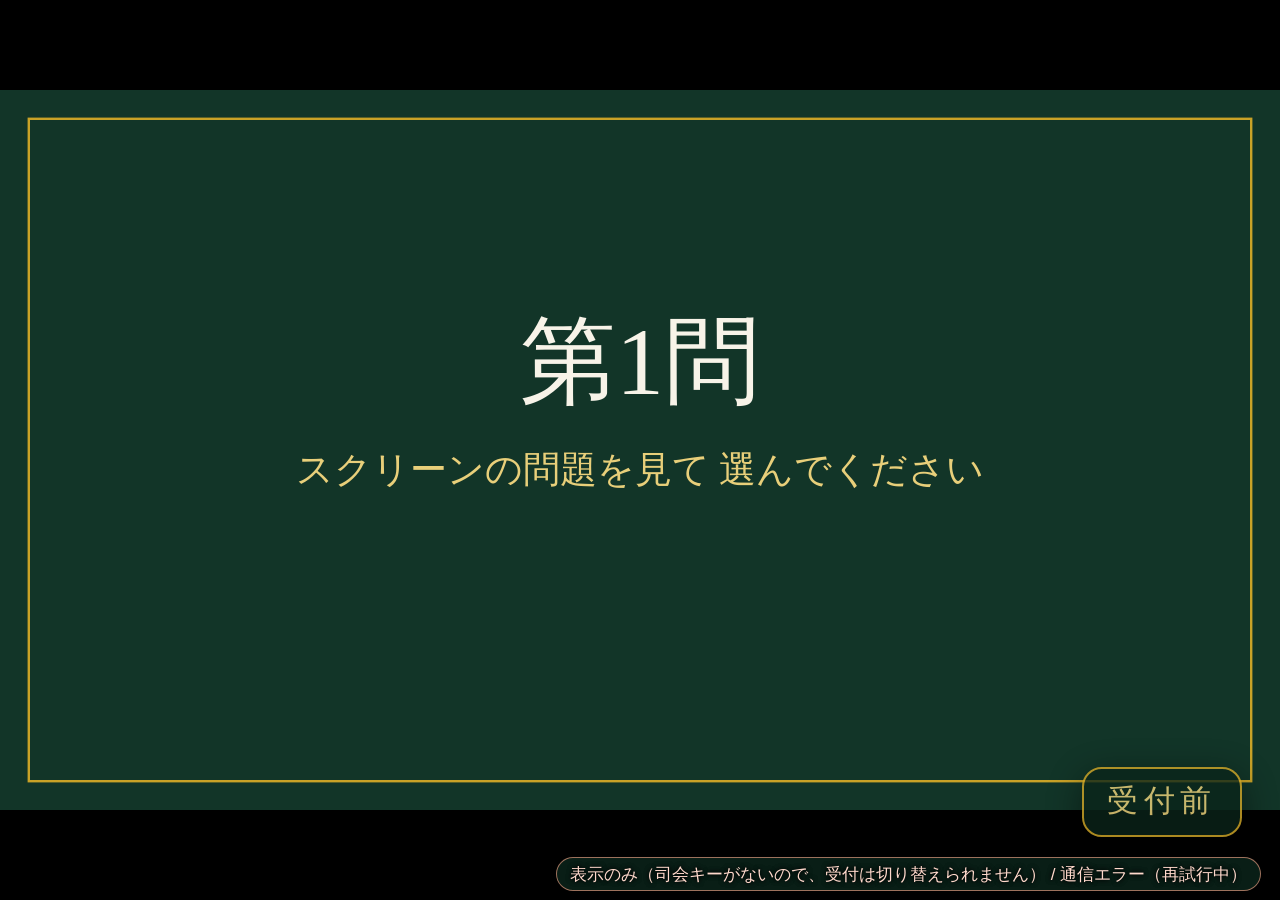
==== commit 944c3b9e: "Remove operation hints and demo badge from the host screen Co-Authored-By: Claude Fable 5.2 <noreply" ====
--- a/host.html
+++ b/host.html
@@ -64,13 +64,9 @@
     <p>画面の流れだけ確認するには <a href="?demo=1">host.html?demo=1</a> を開いてください（仮のスライドとダミーの数字で動きます）。</p>
   </section>
 
-  <!-- 司会者向けの小さな表示: 次の操作・通信の状態 -->
+  <!-- 司会者向けの小さな表示: うまくいっていないときだけ出る知らせ（通信エラー・設定の不足など） -->
   <footer class="host-foot">
-    <p class="host-hint" id="hint"></p>
-    <div class="host-status">
-      <span class="badge badge-demo hidden" id="badge-demo">デモ表示（ダミーの数字・正解・名前）</span>
-      <span class="badge badge-error hidden" id="badge-error" role="status"></span>
-    </div>
+    <span class="badge badge-error hidden" id="badge-error" role="status"></span>
   </footer>
 
   <script type="module" src="js/host.js"></script>
--- a/css/host.css
+++ b/css/host.css
@@ -1,7 +1,7 @@
 /*
  * 司会画面（host.html）専用のスタイル。色とフォントは style.css のものを使う。
  * 16:9 のプロジェクター投影を想定し、大きさは画面の高さ（vh）基準で決める。
- * スライドの画像を全面に映し、その上に「受付の状態と人数」「正解」「予想の結果」「司会者向けの小さな案内」を重ねる。
+ * スライドの画像を全面に映し、その上に「受付の状態と人数」「正解」「予想の結果」「うまくいっていないときの知らせ」を重ねる。
  */
 body.host{ height:100vh; min-height:0; overflow:hidden; padding:0; display:block; background:#000; cursor:pointer; }
 
@@ -107,13 +107,10 @@
 /* ---- 司会者向けの小さな表示（下端。会場からは目立たない大きさにする） ---- */
 .host-foot{
   position:fixed; left:0; right:0; bottom:0; z-index:50; pointer-events:none;
-  display:flex; justify-content:space-between; align-items:center; gap:2vw;
+  display:flex; justify-content:flex-end; align-items:center;
   padding:1vh 1.5vw; font-size:1.9vh; color:#d9d2ba; text-shadow:0 0 .6vh #000, 0 0 .6vh #000;
 }
-.host-hint{ margin:0; letter-spacing:.08em; opacity:.8; white-space:nowrap; }
-.host-status{ display:flex; align-items:center; gap:1.2vw; white-space:nowrap; }
-.badge{ padding:.5vh 1.4vh; border-radius:2vh; font-size:1.9vh; max-width:55vw; overflow:hidden; text-overflow:ellipsis; background:rgba(11,36,27,.85); }
-.badge-demo{ border:1px solid var(--gold-light); color:var(--gold-light); }
+.badge{ padding:.5vh 1.4vh; border-radius:2vh; font-size:1.9vh; max-width:70vw; white-space:nowrap; overflow:hidden; text-overflow:ellipsis; background:rgba(11,36,27,.85); }
 .badge-error{ border:1px solid rgba(255,170,140,.6); color:#ffd9cc; }
 
 /* ---- 未設定の案内 ---- */
